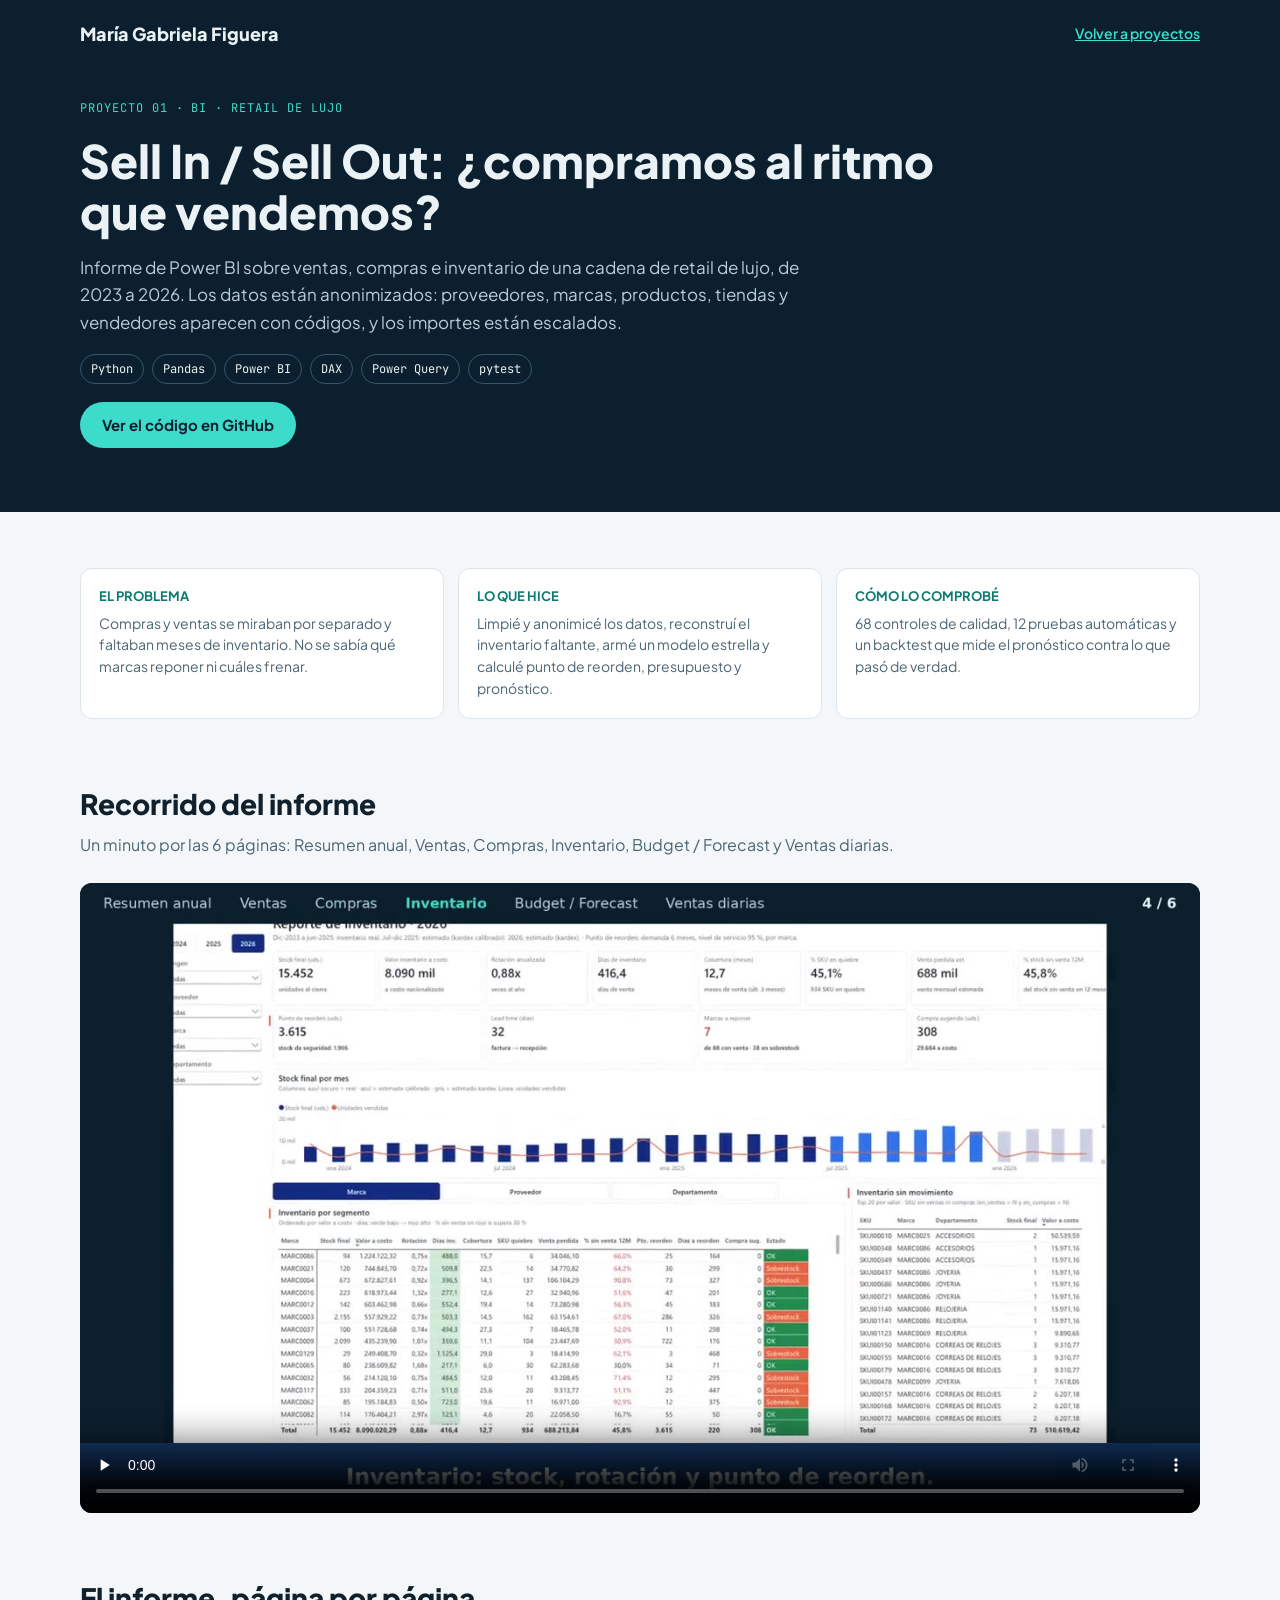
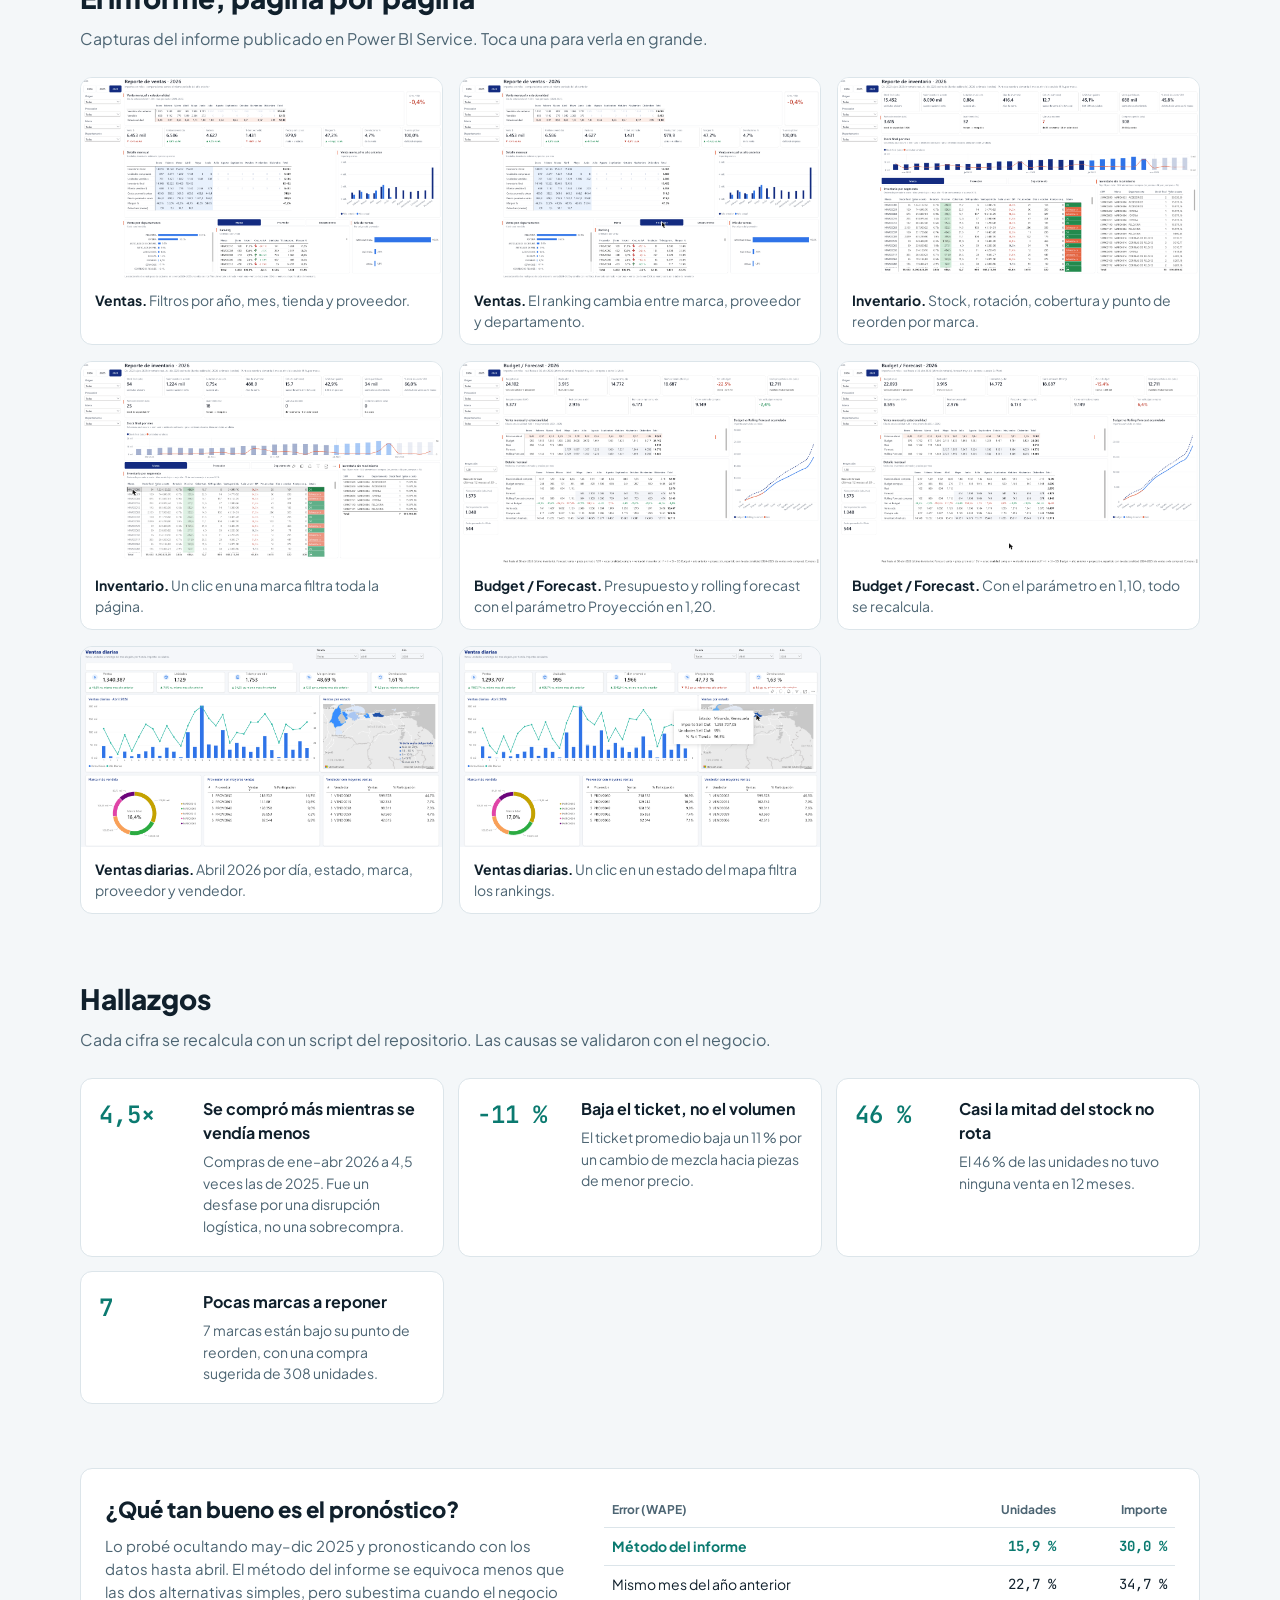
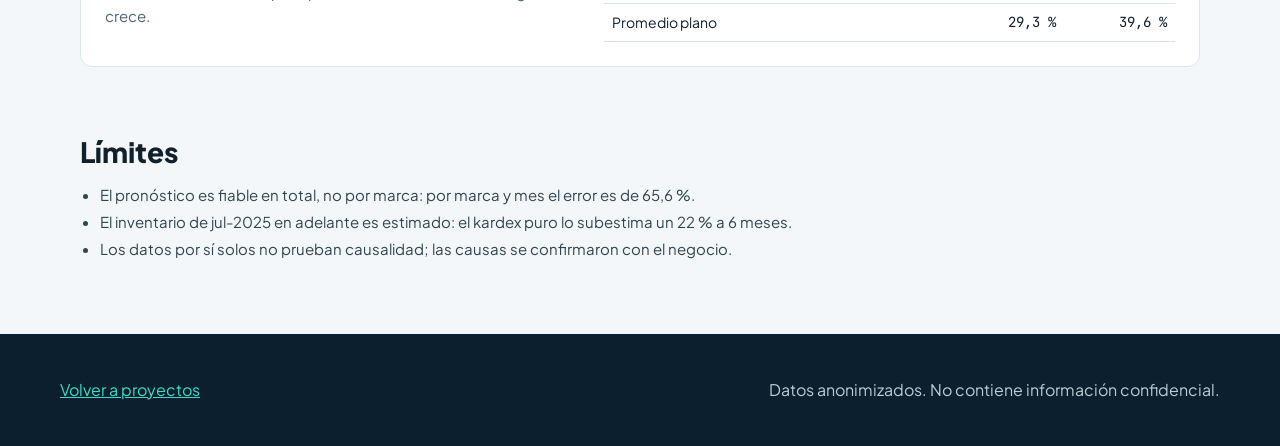
==== portafolio/proyecto-01.html @ b7738199 "Agrega el sitio del portafolio con la página del Proyecto 01, capturas y video (#6) Co-Authored-By: " ====
<!doctype html>
<html lang="es">
<head>
<meta charset="utf-8">
<meta name="viewport" content="width=device-width, initial-scale=1">
<title>Proyecto 01 · Sell In / Sell Out · María Gabriela Figuera</title>
<meta name="description" content="Informe de Power BI sobre ventas, compras e inventario de una cadena de retail de lujo, con datos anonimizados.">
<link rel="preconnect" href="https://fonts.googleapis.com">
<link href="https://fonts.googleapis.com/css2?family=JetBrains+Mono:wght@500;600&family=Plus+Jakarta+Sans:wght@400;500;600;700;800&display=swap" rel="stylesheet">
<link rel="stylesheet" href="estilos.css">
</head>
<body>

<div class="oscuro">
  <div class="envoltura">
    <header class="cabecera">
      <a class="marca" href="index.html">María Gabriela Figuera</a>
      <a href="index.html#proyectos" style="color: var(--turq); font-size: 14px; font-weight: 600">Volver a proyectos</a>
    </header>
    <section class="hero" style="flex-direction: column; align-items: start; gap: 18px; padding-top: 32px">
      <div class="etiqueta mono">PROYECTO 01 · BI · RETAIL DE LUJO</div>
      <h1 style="max-width: 860px">Sell In / Sell Out: ¿compramos al ritmo que vendemos?</h1>
      <p class="entrada">Informe de Power BI sobre ventas, compras e inventario de una cadena de retail de lujo, de 2023 a 2026. Los datos están anonimizados: proveedores, marcas, productos, tiendas y vendedores aparecen con códigos, y los importes están escalados.</p>
      <div class="chips mono"><span>Python</span><span>Pandas</span><span>Power BI</span><span>DAX</span><span>Power Query</span><span>pytest</span></div>
      <div class="botones">
        <a class="boton lleno" href="https://github.com/mgabrielafiguera-pixel/proyecto-bi-retail">Ver el código en GitHub</a>
        <!-- Pendiente: botón "Descargar el informe en PDF" cuando exista 04_presentacion/informe_sell_in_sell_out.pdf -->
      </div>
    </section>
  </div>
</div>

<main class="envoltura">
  <section>
    <div class="rejilla" style="grid-template-columns: repeat(auto-fit, minmax(280px, 1fr))">
      <div class="caja"><h3 style="color: var(--turq-osc); font-size: 13px">EL PROBLEMA</h3><p>Compras y ventas se miraban por separado y faltaban meses de inventario. No se sabía qué marcas reponer ni cuáles frenar.</p></div>
      <div class="caja"><h3 style="color: var(--turq-osc); font-size: 13px">LO QUE HICE</h3><p>Limpié y anonimicé los datos, reconstruí el inventario faltante, armé un modelo estrella y calculé punto de reorden, presupuesto y pronóstico.</p></div>
      <div class="caja"><h3 style="color: var(--turq-osc); font-size: 13px">CÓMO LO COMPROBÉ</h3><p>68 controles de calidad, 12 pruebas automáticas y un backtest que mide el pronóstico contra lo que pasó de verdad.</p></div>
    </div>
  </section>

  <section>
    <h2>Recorrido del informe</h2>
    <p class="sub">Un minuto por las 6 páginas: Resumen anual, Ventas, Compras, Inventario, Budget / Forecast y Ventas diarias.</p>
    <div class="video">
      <video controls preload="none" poster="video/portada.jpg" style="width: 100%">
        <source src="video/sell_in_sell_out.mp4" type="video/mp4">
      </video>
    </div>
  </section>

  <section>
    <h2>El informe, página por página</h2>
    <p class="sub">Capturas del informe publicado en Power BI Service. Toca una para verla en grande.</p>
    <div class="galeria">
      <figure><img src="img/03_ventas_2026.png" alt="Página Ventas 2026" loading="lazy"><figcaption><strong>Ventas.</strong> Filtros por año, mes, tienda y proveedor.</figcaption></figure>
      <figure><img src="img/04_ventas_ranking_proveedor.png" alt="Página Ventas con ranking por proveedor" loading="lazy"><figcaption><strong>Ventas.</strong> El ranking cambia entre marca, proveedor y departamento.</figcaption></figure>
      <figure><img src="img/07_inventario_2026.png" alt="Página Inventario 2026" loading="lazy"><figcaption><strong>Inventario.</strong> Stock, rotación, cobertura y punto de reorden por marca.</figcaption></figure>
      <figure><img src="img/08_inventario_filtro_MARC0086.png" alt="Página Inventario filtrada por la marca MARC0086" loading="lazy"><figcaption><strong>Inventario.</strong> Un clic en una marca filtra toda la página.</figcaption></figure>
      <figure><img src="img/09_budget_forecast_120.png" alt="Página Budget y Forecast con proyección 1,20" loading="lazy"><figcaption><strong>Budget / Forecast.</strong> Presupuesto y rolling forecast con el parámetro Proyección en 1,20.</figcaption></figure>
      <figure><img src="img/10_budget_forecast_110.png" alt="Página Budget y Forecast con proyección 1,10" loading="lazy"><figcaption><strong>Budget / Forecast.</strong> Con el parámetro en 1,10, todo se recalcula.</figcaption></figure>
      <figure><img src="img/11_ventas_diarias_abr2026.png" alt="Página Ventas diarias de abril 2026" loading="lazy"><figcaption><strong>Ventas diarias.</strong> Abril 2026 por día, estado, marca, proveedor y vendedor.</figcaption></figure>
      <figure><img src="img/12_ventas_diarias_clic_miranda.png" alt="Página Ventas diarias filtrada por un estado del mapa" loading="lazy"><figcaption><strong>Ventas diarias.</strong> Un clic en un estado del mapa filtra los rankings.</figcaption></figure>
    </div>
  </section>

  <section>
    <h2>Hallazgos</h2>
    <p class="sub">Cada cifra se recalcula con un script del repositorio. Las causas se validaron con el negocio.</p>
    <div class="rejilla" style="grid-template-columns: repeat(auto-fit, minmax(320px, 1fr))">
      <div class="caja hallazgo"><div class="cifra mono">4,5×</div><div><h3>Se compró más mientras se vendía menos</h3><p>Compras de ene–abr 2026 a 4,5 veces las de 2025. Fue un desfase por una disrupción logística, no una sobrecompra.</p></div></div>
      <div class="caja hallazgo"><div class="cifra mono">−11 %</div><div><h3>Baja el ticket, no el volumen</h3><p>El ticket promedio baja un 11 % por un cambio de mezcla hacia piezas de menor precio.</p></div></div>
      <div class="caja hallazgo"><div class="cifra mono">46 %</div><div><h3>Casi la mitad del stock no rota</h3><p>El 46 % de las unidades no tuvo ninguna venta en 12 meses.</p></div></div>
      <div class="caja hallazgo"><div class="cifra mono">7</div><div><h3>Pocas marcas a reponer</h3><p>7 marcas están bajo su punto de reorden, con una compra sugerida de 308 unidades.</p></div></div>
    </div>
  </section>

  <section>
    <div class="caja" style="display: flex; flex-wrap: wrap; gap: 28px; padding: 24px">
      <div style="flex: 1 1 300px; min-width: 0">
        <h2 style="font-size: 22px">¿Qué tan bueno es el pronóstico?</h2>
        <p style="font-size: 15px">Lo probé ocultando may–dic 2025 y pronosticando con los datos hasta abril. El método del informe se equivoca menos que las dos alternativas simples, pero subestima cuando el negocio crece.</p>
      </div>
      <div style="flex: 1 1 400px; min-width: 0; overflow-x: auto">
        <table class="tabla">
          <thead><tr><th>Error (WAPE)</th><th>Unidades</th><th>Importe</th></tr></thead>
          <tbody>
            <tr class="mejor"><td>Método del informe</td><td class="mono">15,9 %</td><td class="mono">30,0 %</td></tr>
            <tr><td>Mismo mes del año anterior</td><td class="mono">22,7 %</td><td class="mono">34,7 %</td></tr>
            <tr><td>Promedio plano</td><td class="mono">29,3 %</td><td class="mono">39,6 %</td></tr>
          </tbody>
        </table>
      </div>
    </div>
  </section>

  <section>
    <h2>Límites</h2>
    <ul class="limites">
      <li>El pronóstico es fiable en total, no por marca: por marca y mes el error es de 65,6 %.</li>
      <li>El inventario de jul-2025 en adelante es estimado: el kardex puro lo subestima un 22 % a 6 meses.</li>
      <li>Los datos por sí solos no prueban causalidad; las causas se confirmaron con el negocio.</li>
    </ul>
  </section>
</main>

<footer class="oscuro">
  <div class="envoltura pie">
    <a href="index.html#proyectos">Volver a proyectos</a>
    <span style="color: var(--claro-2)">Datos anonimizados. No contiene información confidencial.</span>
  </div>
</footer>

<dialog id="visor"><img alt=""></dialog>
<script>
  const visor = document.getElementById('visor');
  document.querySelectorAll('.galeria img').forEach((img) => img.addEventListener('click', () => {
    visor.querySelector('img').src = img.src;
    visor.querySelector('img').alt = img.alt;
    visor.showModal();
  }));
  visor.addEventListener('click', () => visor.close());
</script>
</body>
</html>
---- portafolio/estilos.css ----
:root {
  --navy: #0B1F2E;
  --turq: #3DDBC9;
  --turq-osc: #0B7A70;
  --fondo: #F4F7F9;
  --tarjeta: #FFFFFF;
  --borde: #DCE5EA;
  --texto: #10202C;
  --texto-2: #4D6573;
  --claro: #EAF2F5;
  --claro-2: #B9CDD6;
}
* { box-sizing: border-box; }
html { scroll-behavior: smooth; }
body {
  margin: 0;
  font-family: 'Plus Jakarta Sans', system-ui, sans-serif;
  color: var(--texto);
  background: var(--fondo);
  line-height: 1.5;
}
a { color: var(--turq-osc); }
a:hover { color: #075049; }
img, video { max-width: 100%; display: block; }
.mono { font-family: 'JetBrains Mono', ui-monospace, monospace; }
.envoltura { max-width: 1160px; margin: 0 auto; padding: 0 20px; }

/* Cabecera */
.oscuro { background: var(--navy); color: var(--claro); }
.oscuro a { color: var(--claro); }
.cabecera { display: flex; flex-wrap: wrap; justify-content: space-between; align-items: center; gap: 16px; padding: 20px 0; }
.marca { font-weight: 800; font-size: 18px; text-decoration: none; }
.marca small { display: block; font-weight: 500; font-size: 13px; color: #8FB3C2; }
.menu { display: flex; flex-wrap: wrap; gap: 22px; font-size: 14px; }
.menu a { text-decoration: none; }
.menu a:hover { color: var(--turq); }

/* Hero */
.hero { display: flex; flex-wrap: wrap; gap: 44px; align-items: center; padding: 40px 0 64px; }
.hero-texto { flex: 1 1 420px; min-width: 0; display: flex; flex-direction: column; gap: 20px; }
.etiqueta { font-size: 12px; letter-spacing: 0.08em; color: var(--turq); }
h1 { margin: 0; font-size: clamp(32px, 5vw, 46px); line-height: 1.1; font-weight: 800; }
h1 .acento { color: var(--turq); }
.entrada { margin: 0; font-size: 17px; line-height: 1.6; color: var(--claro-2); max-width: 720px; }
.botones { display: flex; flex-wrap: wrap; gap: 12px; }
.boton { text-decoration: none; font-weight: 700; padding: 12px 22px; border-radius: 999px; font-size: 15px; }
.boton.lleno { background: var(--turq); color: var(--navy) !important; }
.boton.borde { border: 1.5px solid #8FB3C2; font-weight: 600; }
.hero-panel { flex: 1 1 460px; min-width: 0; background: var(--tarjeta); color: var(--texto); border-radius: 14px; padding: 20px; display: flex; flex-direction: column; gap: 14px; }
.panel-titulo { display: flex; justify-content: space-between; align-items: center; gap: 8px; flex-wrap: wrap; font-weight: 700; font-size: 15px; }
.chip { font-size: 12px; font-weight: 500; color: var(--texto-2); background: #E6F7F5; padding: 4px 10px; border-radius: 999px; }
.kpis { display: grid; grid-template-columns: repeat(3, minmax(0, 1fr)); gap: 10px; }
.kpi { border: 1px solid var(--borde); border-radius: 10px; padding: 12px; }
.kpi span { display: block; font-size: 12px; color: var(--texto-2); }
.kpi strong { display: block; font-size: 24px; font-weight: 600; margin: 4px 0; }
.kpi em { font-style: normal; font-size: 12px; color: var(--turq-osc); }
.barras { border: 1px solid var(--borde); border-radius: 10px; padding: 14px; display: flex; flex-direction: column; gap: 10px; font-size: 13px; }
.barra { display: grid; grid-template-columns: 130px 1fr auto; align-items: center; gap: 10px; }
.barra i { height: 12px; border-radius: 3px; background: #C9D6DD; }
.barra.mejor i { background: var(--turq-osc); }
.captura { border-radius: 10px; border: 1px solid var(--borde); }

/* Secciones */
main section { padding: 56px 0 8px; }
h2 { margin: 0 0 8px; font-size: 28px; font-weight: 800; }
.sub { margin: 0 0 26px; color: var(--texto-2); font-size: 16px; }
.rejilla { display: grid; gap: 14px; grid-template-columns: repeat(auto-fit, minmax(220px, 1fr)); }
.caja { background: var(--tarjeta); border: 1px solid var(--borde); border-radius: 12px; padding: 18px; }
.caja h3 { margin: 0 0 6px; font-size: 16px; }
.caja p { margin: 0; font-size: 14px; color: var(--texto-2); line-height: 1.55; }
.numero { width: 36px; height: 36px; border-radius: 10px; background: #E6F7F5; color: var(--turq-osc); display: flex; align-items: center; justify-content: center; font-weight: 600; font-size: 14px; margin-bottom: 10px; }

/* Proyectos */
.filtros { display: flex; flex-wrap: wrap; gap: 8px; margin-bottom: 20px; }
.filtros button { min-height: 40px; padding: 0 16px; border-radius: 999px; font: inherit; font-size: 14px; cursor: pointer; background: #fff; color: var(--texto); border: 1px solid #C9D6DD; }
.filtros button[aria-pressed="true"] { background: var(--navy); color: #fff; border-color: var(--navy); font-weight: 700; }
.proyectos { display: grid; gap: 18px; grid-template-columns: repeat(auto-fill, minmax(300px, 1fr)); }
.proyecto { background: var(--tarjeta); border: 1px solid var(--borde); border-radius: 12px; overflow: hidden; display: flex; flex-direction: column; }
.proyecto.pronto { border-style: dashed; border-color: #B5C5CE; }
.proyecto .imagen { aspect-ratio: 16 / 8; object-fit: cover; object-position: top left; width: 100%; background: #EEF3F6; display: flex; align-items: center; justify-content: center; color: var(--texto-2); font-size: 13px; }
.proyecto .cuerpo { padding: 18px; display: flex; flex-direction: column; gap: 10px; flex: 1; }
.proyecto .meta { display: flex; justify-content: space-between; gap: 8px; font-size: 12px; color: var(--texto-2); }
.estado { padding: 3px 9px; border-radius: 999px; background: #EEF3F6; }
.estado.listo { background: #E6F7F5; color: #075049; font-weight: 700; }
.proyecto h3 { margin: 0; font-size: 19px; line-height: 1.3; }
.proyecto p { margin: 0; font-size: 14px; color: var(--texto-2); line-height: 1.55; }
.proyecto .ver { margin-top: auto; font-weight: 700; font-size: 14px; }

/* Página de proyecto */
.galeria { display: grid; gap: 16px; grid-template-columns: repeat(auto-fit, minmax(320px, 1fr)); }
.galeria figure { margin: 0; background: var(--tarjeta); border: 1px solid var(--borde); border-radius: 12px; overflow: hidden; }
.galeria img { width: 100%; cursor: zoom-in; }
.galeria figcaption { padding: 12px 14px; font-size: 14px; color: var(--texto-2); }
.galeria figcaption strong { color: var(--texto); }
.video { background: var(--navy); border-radius: 12px; overflow: hidden; }
.hallazgo { display: flex; gap: 16px; align-items: start; }
.hallazgo .cifra { font-size: 24px; font-weight: 600; color: var(--turq-osc); min-width: 88px; }
.tabla { width: 100%; border-collapse: collapse; font-size: 14px; }
.tabla th, .tabla td { padding: 8px; border-bottom: 1px solid var(--borde); text-align: right; }
.tabla th:first-child, .tabla td:first-child { text-align: left; }
.tabla th { font-size: 12px; color: var(--texto-2); }
.tabla .mejor td { color: var(--turq-osc); font-weight: 700; }
ul.limites { margin: 0; padding-left: 20px; font-size: 15px; line-height: 1.8; color: #2E4552; }
.chips { display: flex; flex-wrap: wrap; gap: 8px; font-size: 12px; }
.chips span { border: 1px solid #36576A; padding: 5px 10px; border-radius: 999px; }

/* Visor de capturas */
dialog { border: 0; padding: 0; background: transparent; max-width: 96vw; }
dialog::backdrop { background: rgba(11, 31, 46, 0.85); }
dialog img { max-height: 90vh; border-radius: 8px; }

/* Pie */
footer { margin-top: 64px; }
.pie { display: flex; flex-wrap: wrap; justify-content: space-between; align-items: center; gap: 20px; padding: 44px 0; }
.pie a { color: var(--turq); }
.pie .enlaces { display: flex; flex-wrap: wrap; gap: 20px; }

@media (max-width: 560px) {
  .kpis { grid-template-columns: 1fr; }
  .barra { grid-template-columns: 100px 1fr auto; }
  .hallazgo { flex-direction: column; gap: 6px; }
}
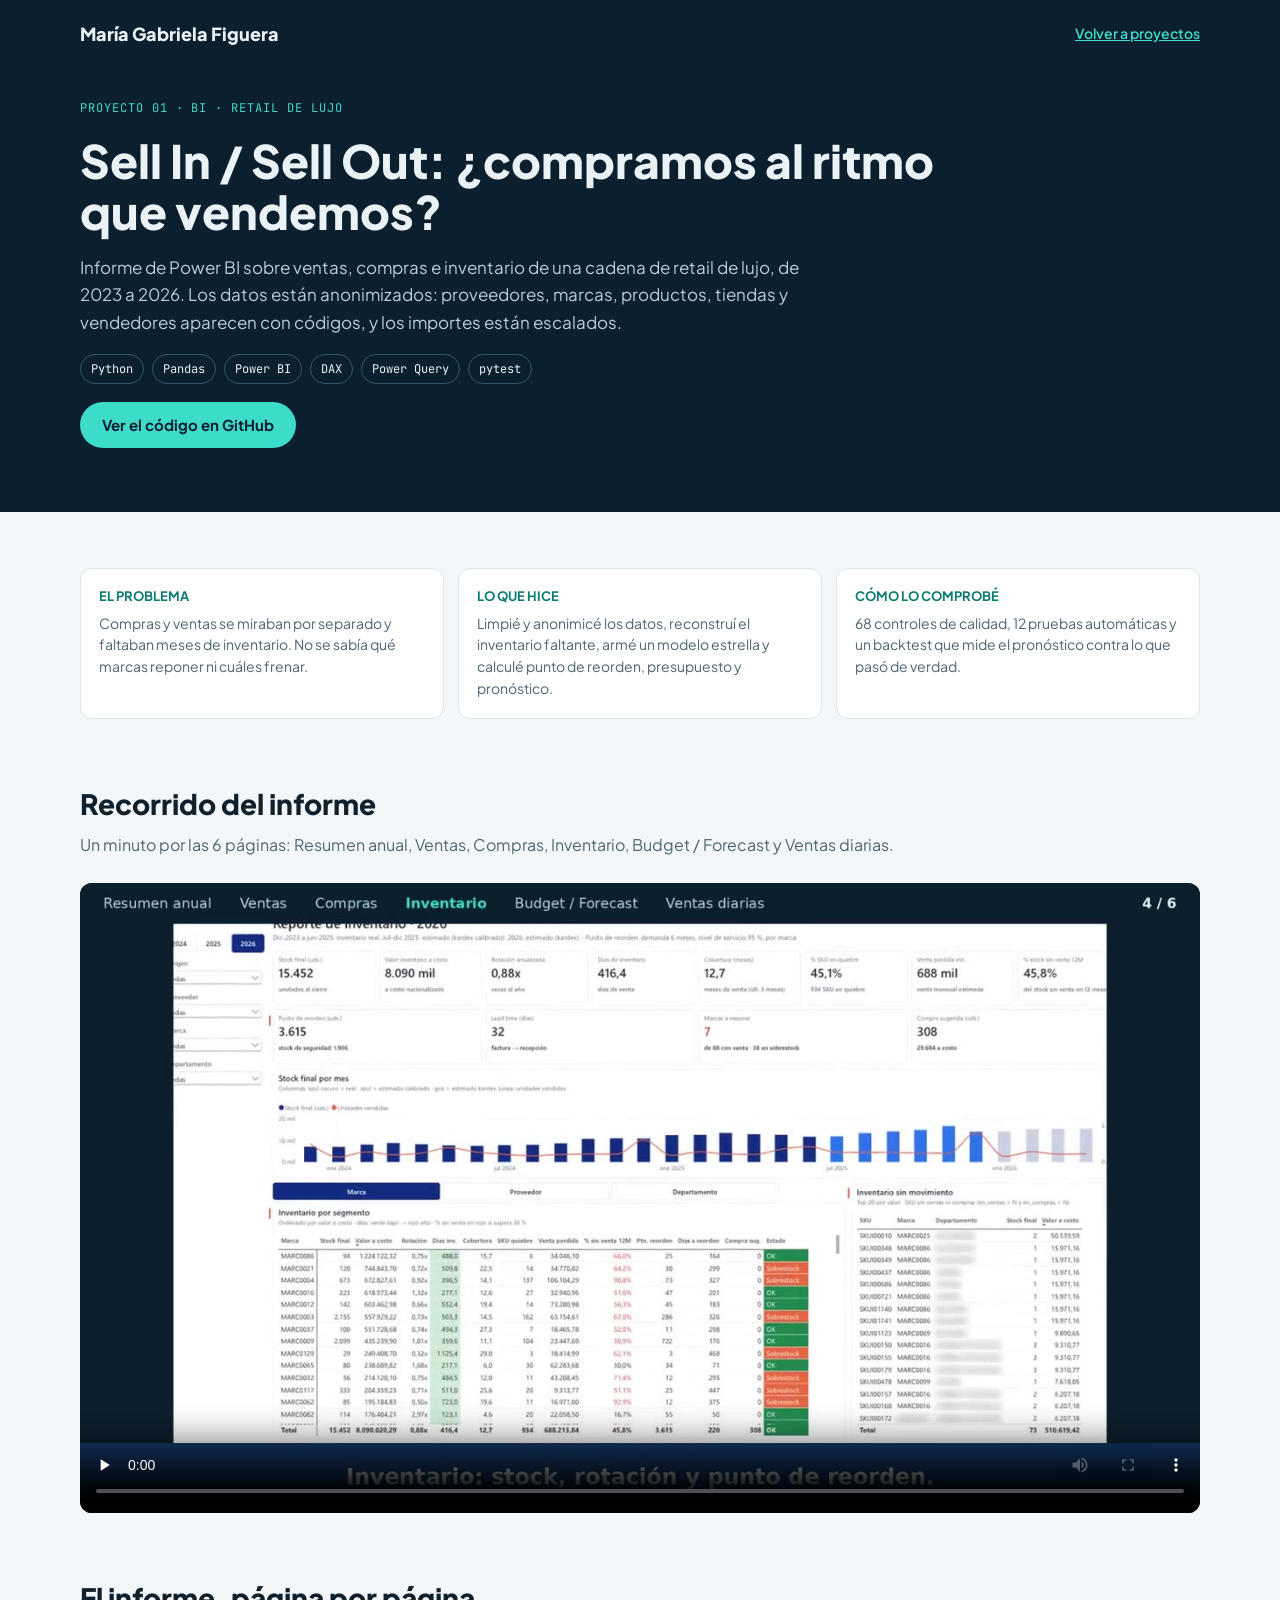
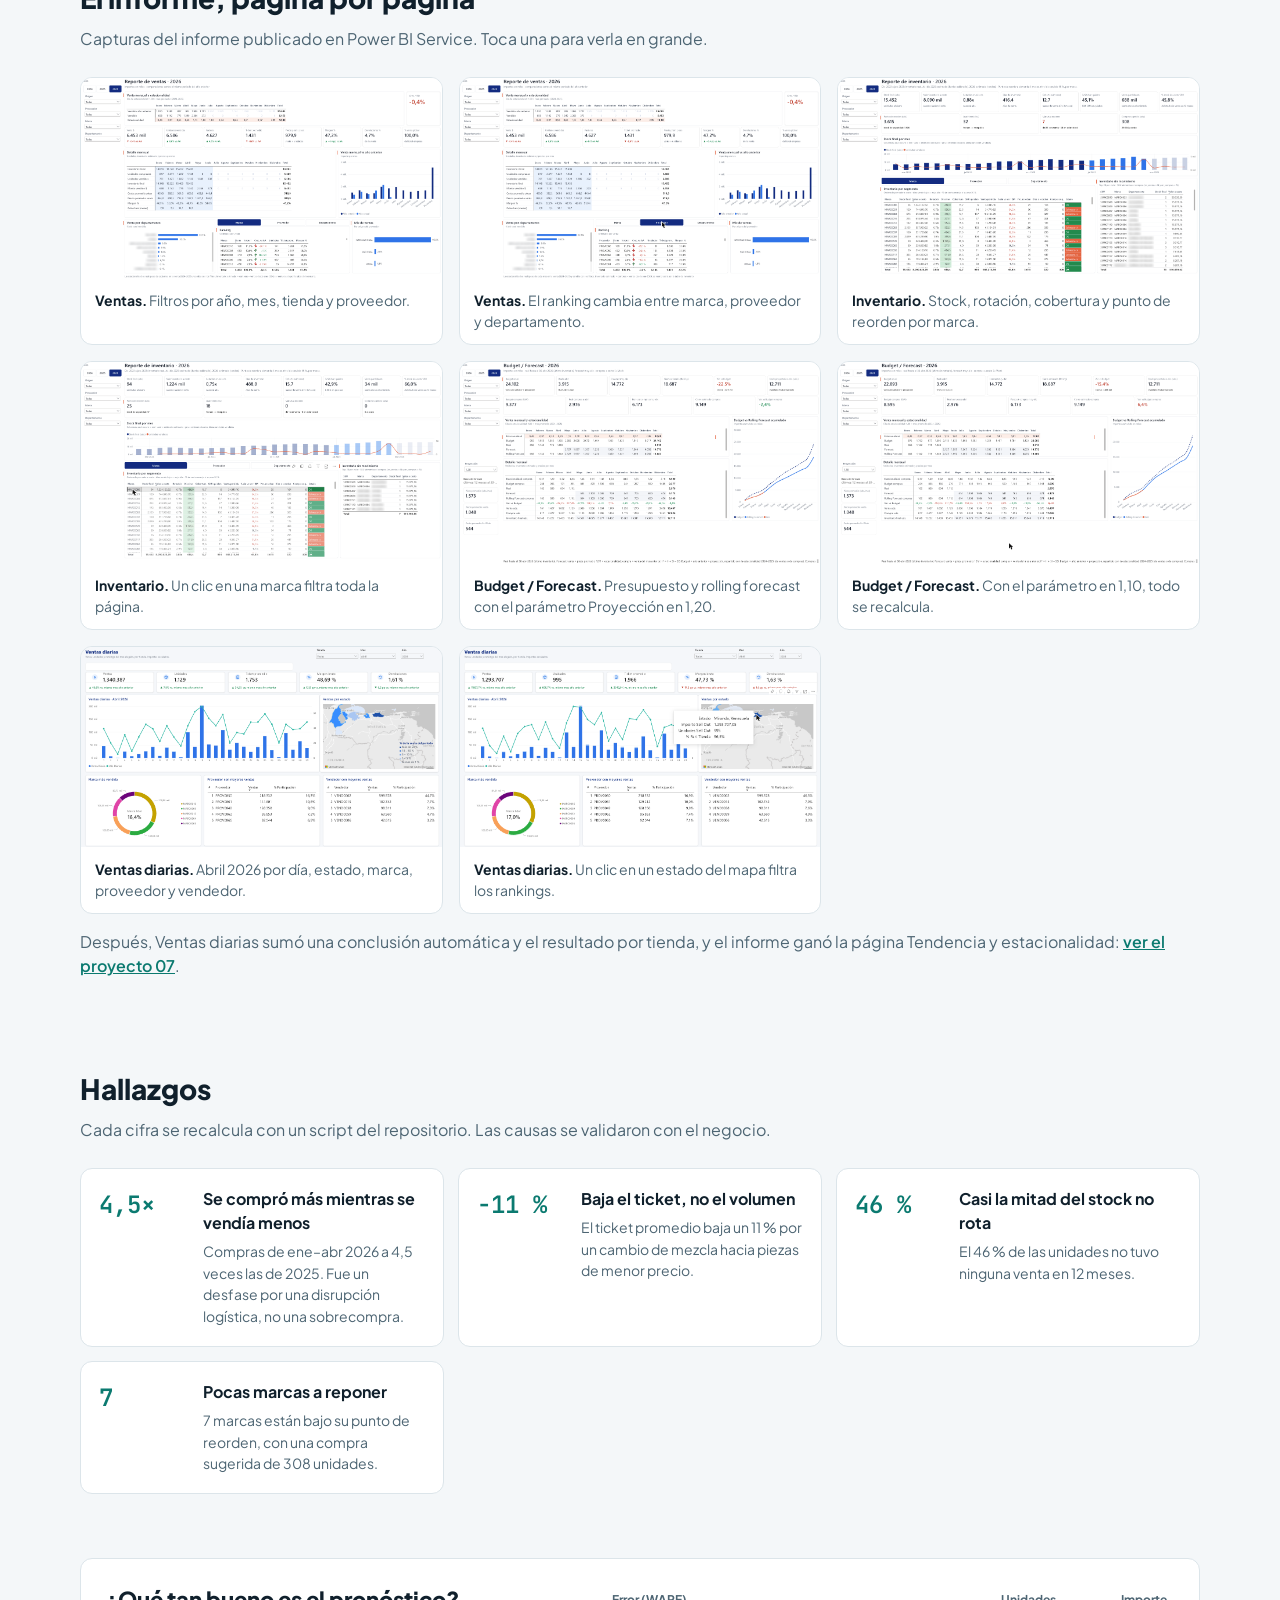
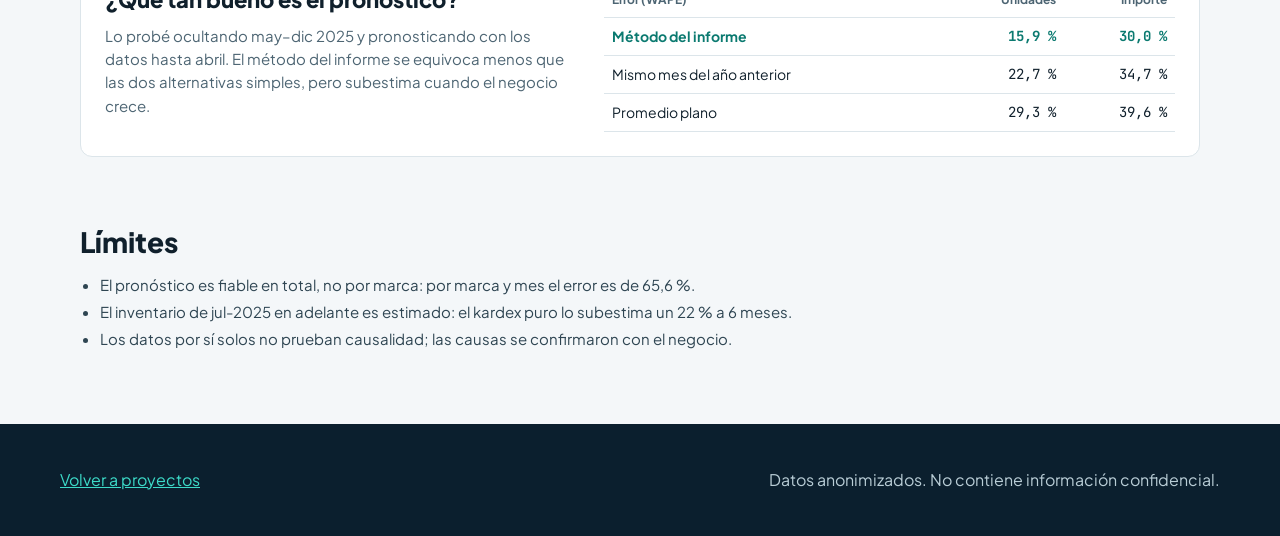
==== commit 8bab3918: "Portafolio: enlaces al proyecto 07 y estado del informe al día Botón en la portada, enlace desde el " ====
--- a/portafolio/proyecto-01.html
+++ b/portafolio/proyecto-01.html
@@ -62,6 +62,7 @@
       <figure><img src="img/11_ventas_diarias_abr2026.png" alt="Página Ventas diarias de abril 2026" loading="lazy"><figcaption><strong>Ventas diarias.</strong> Abril 2026 por día, estado, marca, proveedor y vendedor.</figcaption></figure>
       <figure><img src="img/12_ventas_diarias_clic_miranda.png" alt="Página Ventas diarias filtrada por un estado del mapa" loading="lazy"><figcaption><strong>Ventas diarias.</strong> Un clic en un estado del mapa filtra los rankings.</figcaption></figure>
     </div>
+    <p class="sub" style="margin-top: 16px">Después, Ventas diarias sumó una conclusión automática y el resultado por tienda, y el informe ganó la página Tendencia y estacionalidad: <a href="proyecto-07.html" style="color: var(--turq-osc); font-weight: 600">ver el proyecto 07</a>.</p>
   </section>
 
   <section>
--- a/portafolio/estilos.css
+++ b/portafolio/estilos.css
@@ -38,6 +38,7 @@
 /* Hero */
 .hero { display: flex; flex-wrap: wrap; gap: 44px; align-items: center; padding: 40px 0 64px; }
 .hero-texto { flex: 1 1 420px; min-width: 0; display: flex; flex-direction: column; gap: 20px; }
+.foto { width: 112px; height: 112px; border-radius: 50%; border: 3px solid var(--turq); object-fit: cover; }
 .etiqueta { font-size: 12px; letter-spacing: 0.08em; color: var(--turq); }
 h1 { margin: 0; font-size: clamp(32px, 5vw, 46px); line-height: 1.1; font-weight: 800; }
 h1 .acento { color: var(--turq); }
@@ -94,7 +95,7 @@
 .galeria figcaption strong { color: var(--texto); }
 .video { background: var(--navy); border-radius: 12px; overflow: hidden; }
 .hallazgo { display: flex; gap: 16px; align-items: start; }
-.hallazgo .cifra { font-size: 24px; font-weight: 600; color: var(--turq-osc); min-width: 88px; }
+.hallazgo .cifra { font-size: 24px; font-weight: 600; color: var(--turq-osc); min-width: 88px; white-space: nowrap; }
 .tabla { width: 100%; border-collapse: collapse; font-size: 14px; }
 .tabla th, .tabla td { padding: 8px; border-bottom: 1px solid var(--borde); text-align: right; }
 .tabla th:first-child, .tabla td:first-child { text-align: left; }
